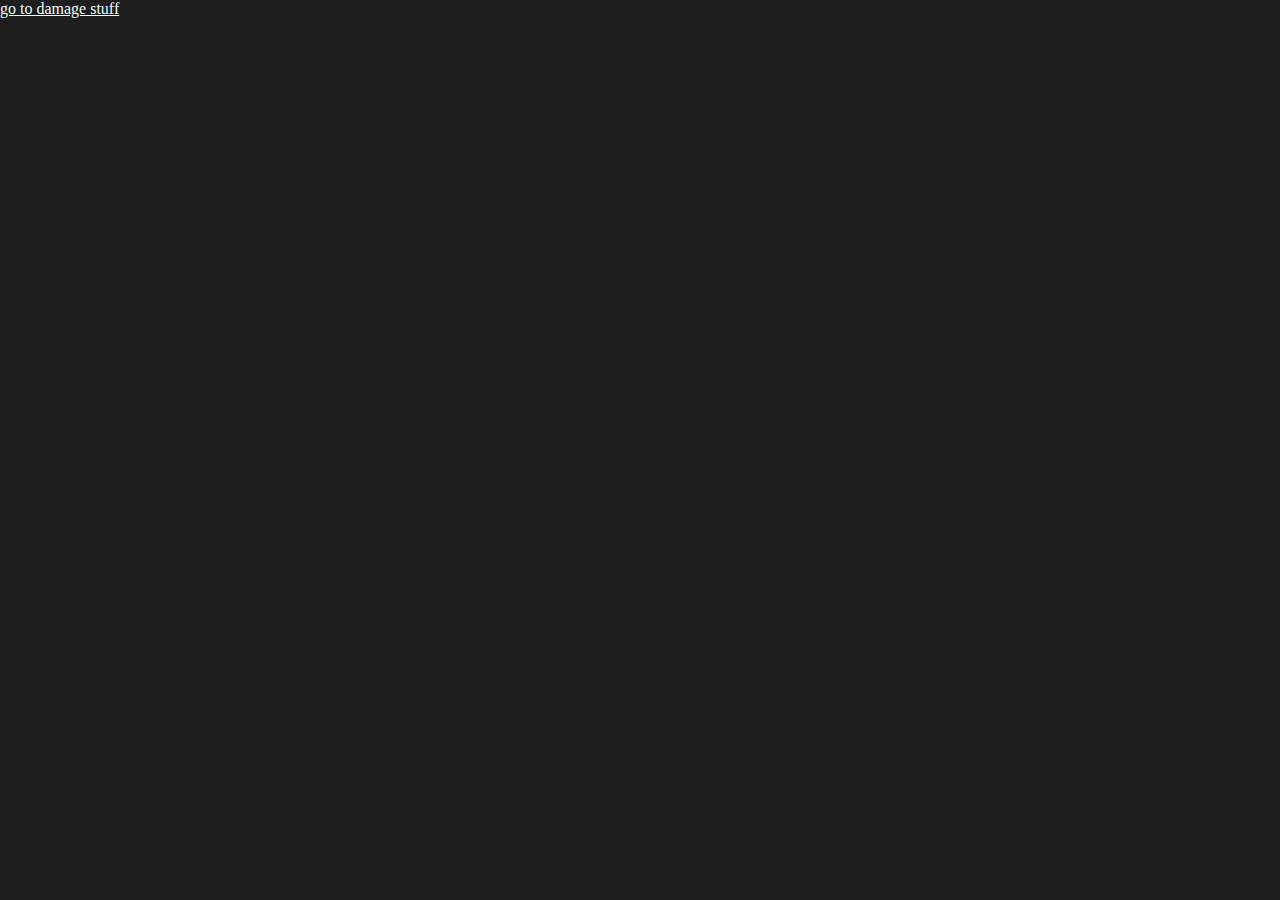
==== index.html @ b16c2d4f "Completing short form damage descriptions, index" ====
<!DOCTYPE html>
<!--[if lt IE 7]>      <html class="no-js lt-ie9 lt-ie8 lt-ie7"> <![endif]-->
<!--[if IE 7]>         <html class="no-js lt-ie9 lt-ie8"> <![endif]-->
<!--[if IE 8]>         <html class="no-js lt-ie9"> <![endif]-->
<!--[if gt IE 8]>      <html class="no-js"> <!--<![endif]-->
<html>
    <head>
        <meta charset="utf-8">
        <meta http-equiv="X-UA-Compatible" content="IE=edge">
        <title>Theoryframe</title>
        <meta name="description" content="">
        <meta name="viewport" content="width=device-width, initial-scale=1">
        <link rel="stylesheet" href="./style/style.css">
    </head>
    <body>
        <a href="damage.html">go to damage stuff</a>
    </body>
</html>
---- style/style.css ----
* {
    --col-dark: rgb(30,30,30);
    --col-light: aliceblue;

    --header-height: 80px;

    --border-col: var(--col-light);

    color: var(--col-light);
}

body {
    margin: 0;
    background-color: var(--col-dark);
}

.header {
    background-color: var(--col-dark);
    border-bottom: 1px solid var(--col-light);

    position: fixed;
    top: 0;
    
    width: 100%;
    height: var(--header-height);

    padding: 5px;

    z-index: 3;
}

.content {
    margin: 20px;
    margin-top: calc(var(--header-height) + 20px + 20px);
}

.center-x {
    margin-left: auto;
    margin-right: auto;

    width: min-content;
}

.center-y {
    margin-top: auto;
    margin-bottom: auto;
}

.icon-row {
    display: flex;
    flex-direction: row;
    justify-content: center;

    margin-top: 40px;
    margin-bottom: 40px;

    padding: 40px;

    height: 140px;

    overflow-x: visible;
}

.icon {
    min-width: 100px;
    min-height: 100px;

    background-color: var(--col-dark);

    border: 5px solid var(--border-col);
    border-radius: 50%;

    padding: 15px;

    margin-left: 80px;
    margin-right: 80px;

    transition: .5s;

    transform-style: preserve-3d;
    transform: scale( 1, 1 );

    z-index: 2;

    * {
        width: 80%;
        height: 80%;
    }

    img {
        position: absolute;
        top: 10%;
        bottom: 10%;
        left: 10%;
        right: 10%;
    }

    --info-y: 0;

    .icon-info {
        --border-col: inherit;

        position: absolute;
        top: var(--info-y);
        left: 50%;

        height: 40px;
        width: 0%;

        transform: translateZ(-1px);
        transition: .5s;

        border: 0px solid var(--border-col);

        background-color: var(--col-dark);

        overflow: hidden;

        display: flex;
        flex-direction: row;
        flex-wrap: nowrap;

        * {
            width: max-content;
            height: min-content;

            margin-top: calc(13px * 0.5);
        }
    }

    .icon-info-left, .icon-info-right {
        height: calc(100px * 1.2 / 4);
        
        * {
            padding-left: 5px;
            padding-right: 5px;
        }
    }

    .icon-info-left {
        justify-content: start;
        flex-direction: row;
    }

    .icon-info-right {
        justify-content: end;
        flex-direction: row-reverse;
    }
}

.icon:hover, .iconhover {
    transform: scale( 1.2, 1.2 );

    z-index: 4;

    .icon-info {
        --border-col: inherit;
        width: 400%;
        left: -150%;

        border: 1px solid var(--border-col);
    }

    .icon-info-left {
        width: 200%;
        left: -150%;
    }

    .icon-info-right {
        width: 200%;
        left: 50%;
    }
}
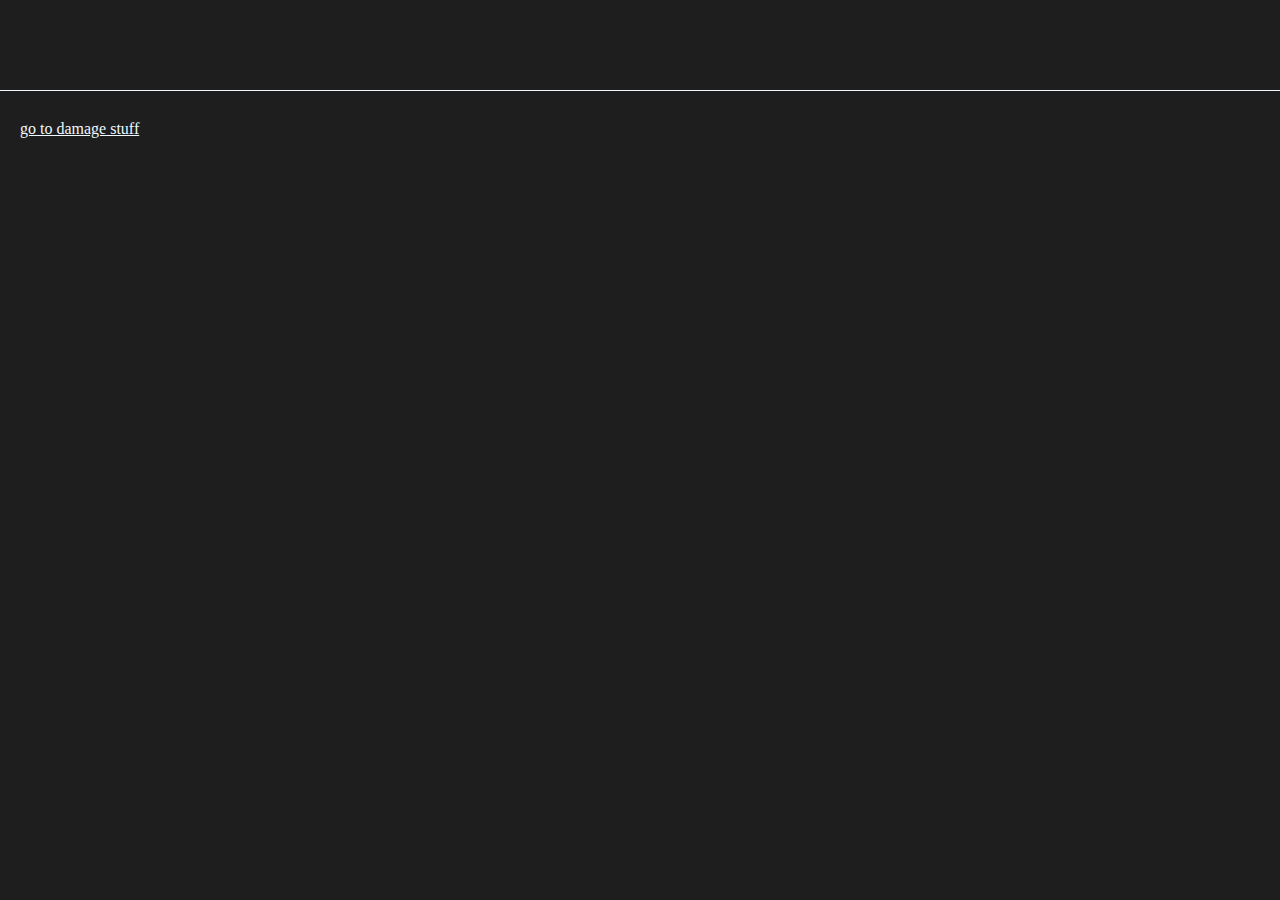
==== commit 679e1292: "Refactoring, in-depth markdown damage guide" ====
--- a/index.html
+++ b/index.html
@@ -13,6 +13,11 @@
         <link rel="stylesheet" href="./style/style.css">
     </head>
     <body>
-        <a href="damage.html">go to damage stuff</a>
+        <div class="header">
+
+        </div>
+        <div class="content">
+            <a href="./damage/">go to damage stuff</a>
+        </div>
     </body>
 </html>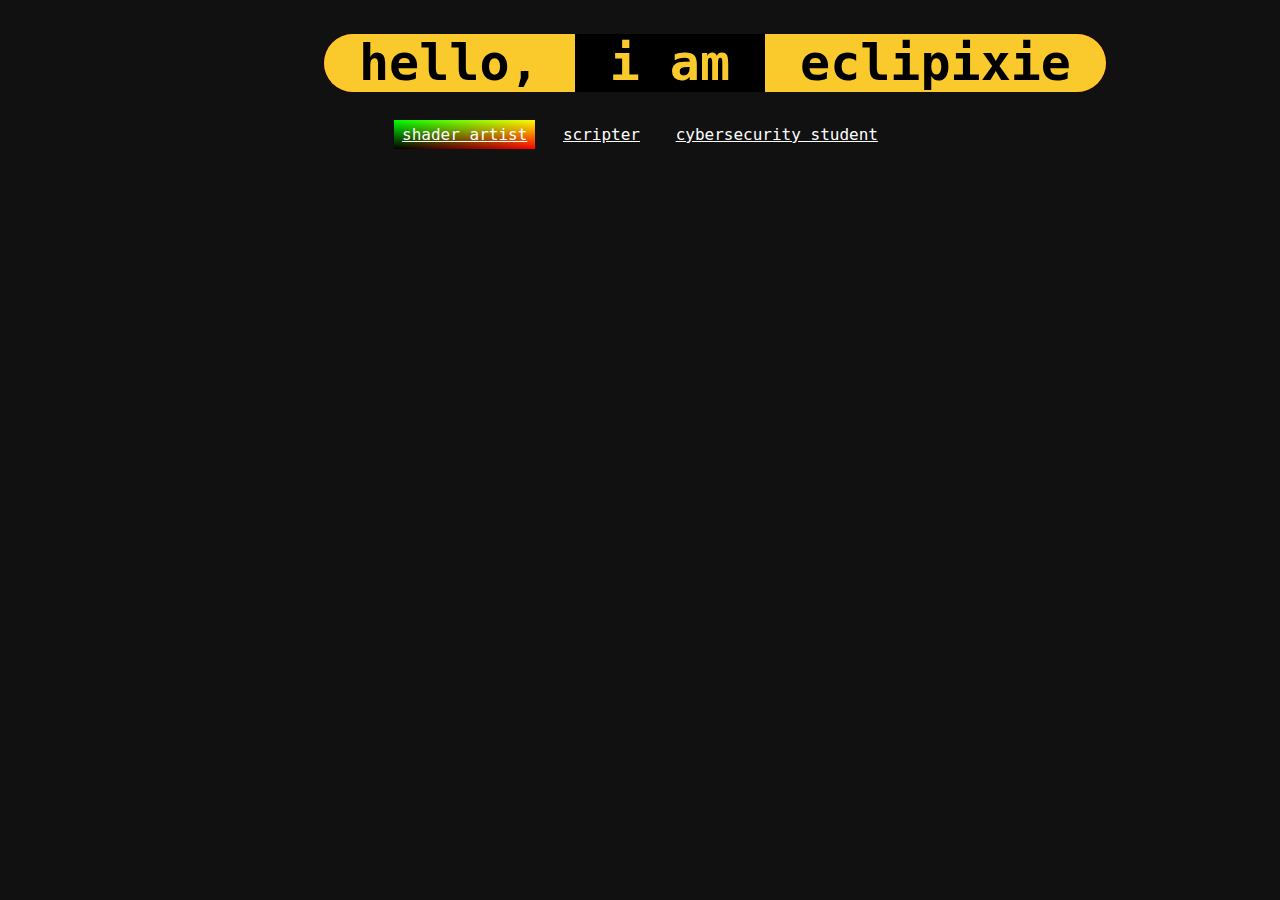
==== commit 9c52e66f: "Reformat" ====
--- a/index.html
+++ b/index.html
@@ -7,17 +7,28 @@
     <head>
         <meta charset="utf-8">
         <meta http-equiv="X-UA-Compatible" content="IE=edge">
-        <title>Theoryframe</title>
+        <title>I am Eclipixie</title>
         <meta name="description" content="">
         <meta name="viewport" content="width=device-width, initial-scale=1">
         <link rel="stylesheet" href="./style/style.css">
     </head>
     <body>
-        <div class="header">
+        <header>
 
-        </div>
-        <div class="content">
-            <a href="./damage/">go to damage stuff</a>
-        </div>
+        </header>
+        <section id="content" class="margin-center">
+            <h1 style="background-color: red;">
+                <span class="capsule-light">hello,</span><span class="capsule-dark">i am</span><span class="capsule-light">eclipixie</span>
+            </h1>
+
+            <hgroup id="capsule-links" class="margin-center">
+                <a href="https://www.shadertoy.com/user/eclipixie" class="shader-capsule">shader artist</a>
+                <a href="https://github.com/Eclipixie" class="resource-capsule">scripter</a>
+                <a href="" class="cybersec-capsule">cybersecurity student</a>
+            </hgroup>
+        </section>
+        <footer>
+
+        </footer>
     </body>
 </html>--- a/style/style.css
+++ b/style/style.css
@@ -1,173 +1,68 @@
 * {
-    --col-dark: rgb(30,30,30);
-    --col-light: aliceblue;
+    font-family: "JetBrains Mono", monospace;
+    --dark-col: #111111;
+    --light-col: #ffffff;
+    --primary-col: #000000;
+    --secondary-col: #faca2d;
 
-    --header-height: 80px;
-
-    --border-col: var(--col-light);
-
-    color: var(--col-light);
+    background-color: var(--dark-col);
+    color: var(--light-col);
 }
 
 body {
-    margin: 0;
-    background-color: var(--col-dark);
+    overflow-x: hidden;
 }
 
-.header {
-    background-color: var(--col-dark);
-    border-bottom: 1px solid var(--col-light);
-
-    position: fixed;
-    top: 0;
-    
-    width: 100%;
-    height: var(--header-height);
-
-    padding: 5px;
-
-    z-index: 3;
+h1 {
+    border-radius: 35px;
+    overflow: hidden;
+    width: min-content;
+    white-space: nowrap;
+    margin-left: auto;
+    margin-right: auto;
+    font-size: 50px;
 }
 
-.content {
-    margin: 20px;
-    margin-top: calc(var(--header-height) + 20px + 20px);
+#content {
+    width: calc(50%);
 }
 
-.center-x {
+#capsule-links {
+    width: min-content;
+    white-space: nowrap;
+}
+
+#capsule-links * {
+    padding: 5px;
+    padding-right: 8px;
+    padding-left: 8px;
+
+    margin: 0 5px 0 5px;
+}
+
+.margin-center {
     margin-left: auto;
     margin-right: auto;
-
-    width: min-content;
 }
 
-.center-y {
-    margin-top: auto;
-    margin-bottom: auto;
+/* #region capsules */
+h1 .capsule-dark, h1 .capsule-light {
+    padding-left: 35px;
+    padding-right: 35px;
 }
 
-.icon-row {
-    display: flex;
-    flex-direction: row;
-    justify-content: center;
-
-    margin-top: 40px;
-    margin-bottom: 40px;
-
-    padding: 40px;
-
-    height: 140px;
-
-    overflow-x: visible;
+.capsule-light {
+    background-color: var(--secondary-col);
+    color: var(--primary-col);
 }
 
-.icon {
-    min-width: 100px;
-    min-height: 100px;
-
-    background-color: var(--col-dark);
-
-    border: 5px solid var(--border-col);
-    border-radius: 50%;
-
-    padding: 15px;
-
-    margin-left: 80px;
-    margin-right: 80px;
-
-    transition: .5s;
-
-    transform-style: preserve-3d;
-    transform: scale( 1, 1 );
-
-    z-index: 2;
-
-    * {
-        width: 80%;
-        height: 80%;
-    }
-
-    img {
-        position: absolute;
-        top: 10%;
-        bottom: 10%;
-        left: 10%;
-        right: 10%;
-    }
-
-    --info-y: 0;
-
-    .icon-info {
-        --border-col: inherit;
-
-        position: absolute;
-        top: var(--info-y);
-        left: 50%;
-
-        height: 40px;
-        width: 0%;
-
-        transform: translateZ(-1px);
-        transition: .5s;
-
-        border: 0px solid var(--border-col);
-
-        background-color: var(--col-dark);
-
-        overflow: hidden;
-
-        display: flex;
-        flex-direction: row;
-        flex-wrap: nowrap;
-
-        * {
-            width: max-content;
-            height: min-content;
-
-            margin-top: calc(13px * 0.5);
-        }
-    }
-
-    .icon-info-left, .icon-info-right {
-        height: calc(100px * 1.2 / 4);
-        
-        * {
-            padding-left: 5px;
-            padding-right: 5px;
-        }
-    }
-
-    .icon-info-left {
-        justify-content: start;
-        flex-direction: row;
-    }
-
-    .icon-info-right {
-        justify-content: end;
-        flex-direction: row-reverse;
-    }
+.capsule-dark {
+    background-color: var(--primary-col);
+    color: var(--secondary-col);
 }
 
-.icon:hover, .iconhover {
-    transform: scale( 1.2, 1.2 );
-
-    z-index: 4;
-
-    .icon-info {
-        --border-col: inherit;
-        width: 400%;
-        left: -150%;
-
-        border: 1px solid var(--border-col);
-    }
-
-    .icon-info-left {
-        width: 200%;
-        left: -150%;
-    }
-
-    .icon-info-right {
-        width: 200%;
-        left: 50%;
-    }
-}+.shader-capsule {
+    background-image: url("../assets/mango.png");
+    background-size: 100% 100%;
+}
+/* #endregion */
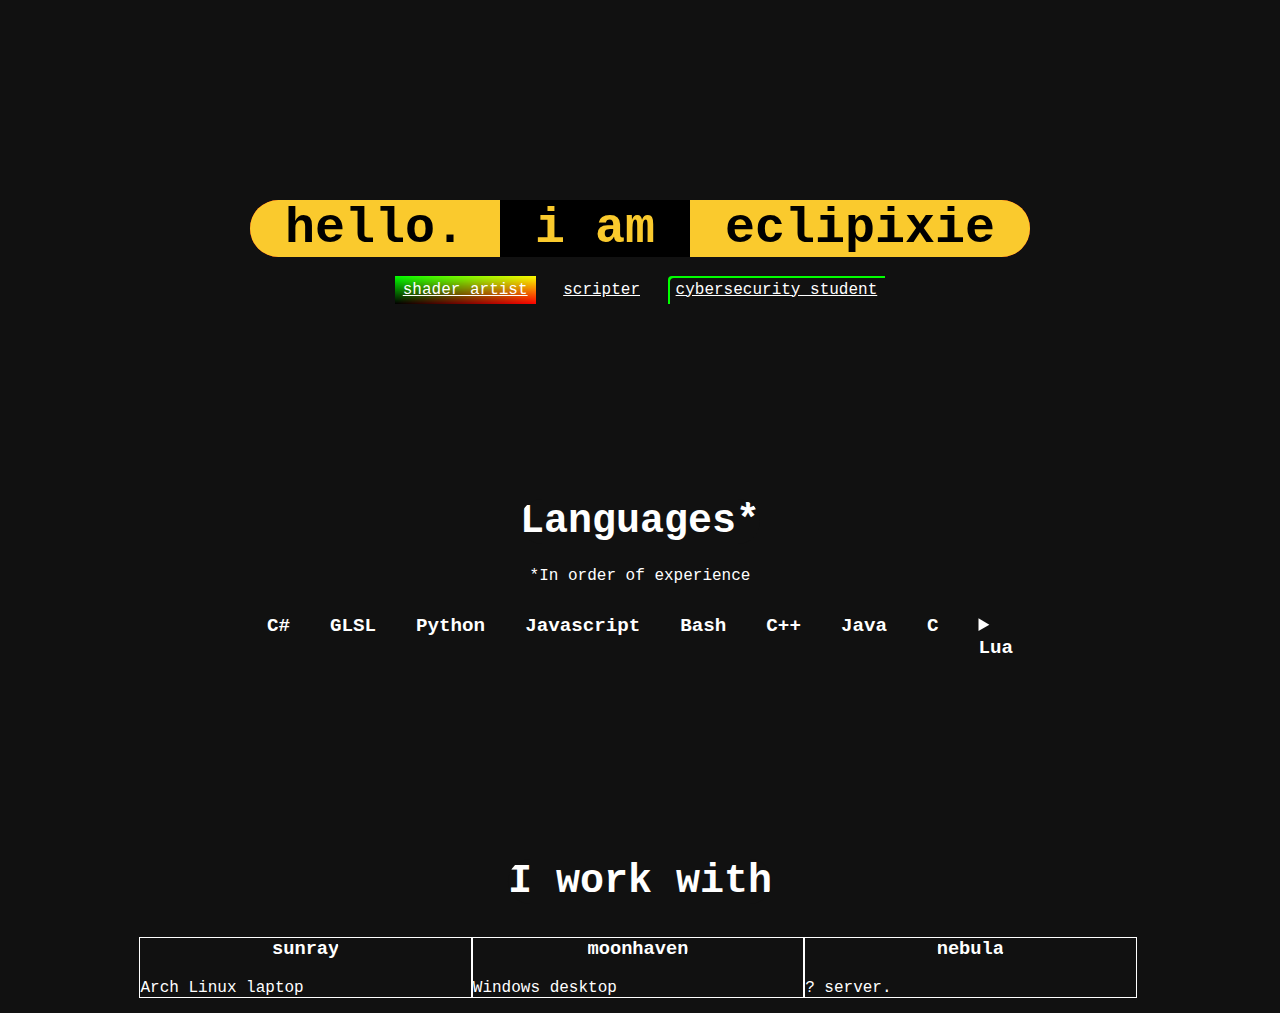
==== commit 9aa817d6: "21 March" ====
--- a/index.html
+++ b/index.html
@@ -6,7 +6,7 @@
 <html>
     <head>
         <meta charset="utf-8">
-        <meta http-equiv="X-UA-Compatible" content="IE=edge">
+        <meta http-equiv="X-UA-Compatible">
         <title>I am Eclipixie</title>
         <meta name="description" content="">
         <meta name="viewport" content="width=device-width, initial-scale=1">
@@ -16,9 +16,9 @@
         <header>
 
         </header>
-        <section id="content" class="margin-center">
+        <main id="content" class="margin-center">
             <h1 style="background-color: red;">
-                <span class="capsule-light">hello,</span><span class="capsule-dark">i am</span><span class="capsule-light">eclipixie</span>
+                <span class="capsule-light">hello.</span><span class="capsule-dark">i am</span><span class="capsule-light">eclipixie</span>
             </h1>
 
             <hgroup id="capsule-links" class="margin-center">
@@ -26,7 +26,44 @@
                 <a href="https://github.com/Eclipixie" class="resource-capsule">scripter</a>
                 <a href="" class="cybersec-capsule">cybersecurity student</a>
             </hgroup>
-        </section>
+
+            <section id="languages">
+                <h2>Languages*</h2>
+                <hgroup class="flex-center">*In order of experience</hgroup>
+                <ul class="horizontal-list margin-center">
+                    <li><b>C#</b></li>
+                    <li><b>GLSL</b></li>
+                    <li><b>Python</b></li>
+                    <li><b>Javascript</b></li>
+                    <li><b>Bash</b></li>
+                    <li><b>C++</b></li>
+                    <li><b>Java</b></li>
+                    <li><b>C</b></li>
+                    <li><details style="text-wrap: wrap;">
+                        <summary><b>Lua</b></summary>
+                        Haven't used in any significant capacity in about 5 years.
+                    </details></li>
+                </ul>
+            </section>
+
+            <section id="technology">
+                <h2>I work with</h2>
+                <div class="margin-center">
+                    <section>
+                        <h3>sunray</h3>
+                        Arch Linux laptop
+                    </section>
+                    <section>
+                        <h3>moonhaven</h3>
+                        Windows desktop
+                    </section>
+                    <section>
+                        <h3>nebula</h3>
+                        ? server.
+                    </section>
+                </div>
+            </section>
+        </main>
         <footer>
 
         </footer>
--- a/style/style.css
+++ b/style/style.css
@@ -13,18 +13,26 @@
     overflow-x: hidden;
 }
 
-h1 {
+h1, h2, h3, h4, h5, h6 {
     border-radius: 35px;
     overflow: hidden;
     width: min-content;
     white-space: nowrap;
     margin-left: auto;
     margin-right: auto;
-    font-size: 50px;
+    margin-top: 200px;
+}
+
+h1 { font-size: 50px; }
+h2 { font-size: 40px; }
+
+hgroup {
+    margin-top: -10px;
+    margin-bottom: 30px;
 }
 
 #content {
-    width: calc(50%);
+    width: 80%;
 }
 
 #capsule-links {
@@ -40,9 +48,31 @@
     margin: 0 5px 0 5px;
 }
 
+#technology div {
+    display: flex;
+    flex-direction: row;
+    align-content: center;
+
+    width: 99%;
+
+    section {
+        width: 33%;
+        border: 1px solid white;
+
+        h3 {
+            margin-top: 0;
+        }
+    }
+}
+
 .margin-center {
     margin-left: auto;
     margin-right: auto;
+}
+
+.flex-center {
+    display: flex;
+    justify-content: center;
 }
 
 /* #region capsules */
@@ -65,4 +95,27 @@
     background-image: url("../assets/mango.png");
     background-size: 100% 100%;
 }
+
+.cybersec-capsule {
+    box-shadow: inset 2px 2px lime;
+    border-radius: 4px 0 0 0;
+}
 /* #endregion */
+
+.horizontal-list {
+    width: min-content;
+
+    padding: 0;
+
+    text-wrap: nowrap;
+    list-style: none;
+    display: flex;
+    flex-direction: row;
+
+    li {
+        margin-left:  20px;
+        margin-right: 20px;
+
+        font-size: larger;
+    }
+}
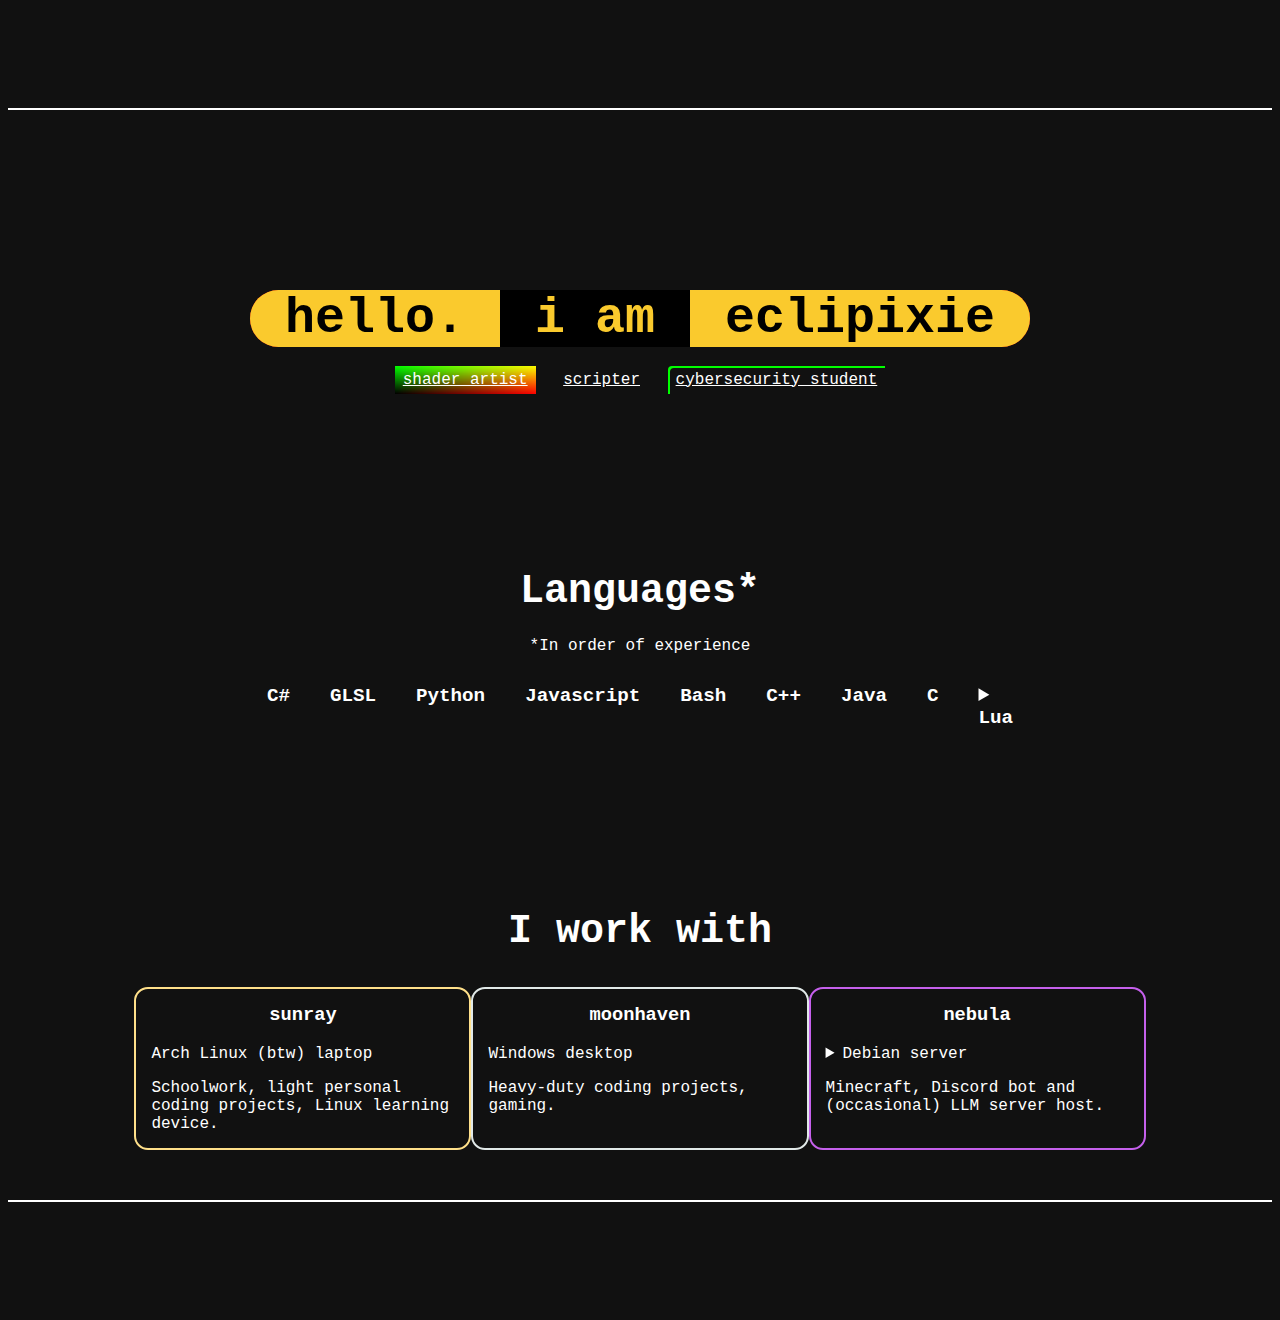
==== commit ef908225: "Devices" ====
--- a/index.html
+++ b/index.html
@@ -51,15 +51,21 @@
                 <div class="margin-center">
                     <section>
                         <h3>sunray</h3>
-                        Arch Linux laptop
+                        <p>Arch Linux (btw) laptop</p>
+                        <p>Schoolwork, light personal coding projects, Linux learning device.</p>
                     </section>
                     <section>
                         <h3>moonhaven</h3>
-                        Windows desktop
+                        <p>Windows desktop</p>
+                        <p>Heavy-duty coding projects, gaming.</p>
                     </section>
                     <section>
                         <h3>nebula</h3>
-                        ? server.
+                        <details>
+                            <summary>Debian server</summary>
+                            Don't actually have the server yet, don't quite know what OS I'll put on it.
+                        </details>
+                        <p>Minecraft, Discord bot and (occasional) LLM server host.</p>
                     </section>
                 </div>
             </section>
--- a/style/style.css
+++ b/style/style.css
@@ -5,25 +5,32 @@
     --primary-col: #000000;
     --secondary-col: #faca2d;
 
-    background-color: var(--dark-col);
     color: var(--light-col);
 }
 
+header, footer {
+    height: 100px;
+    width: 100%;
+}
+
+header { border-bottom: 2px solid var(--light-col); }
+footer { border-top: 2px solid var(--light-col); }
+
 body {
+    background-color: var(--dark-col);
     overflow-x: hidden;
 }
 
 h1, h2, h3, h4, h5, h6 {
-    border-radius: 35px;
     overflow: hidden;
     width: min-content;
     white-space: nowrap;
     margin-left: auto;
     margin-right: auto;
-    margin-top: 200px;
+    margin-top: 180px;
 }
 
-h1 { font-size: 50px; }
+h1 { font-size: 50px; border-radius: 35px; }
 h2 { font-size: 40px; }
 
 hgroup {
@@ -31,7 +38,14 @@
     margin-bottom: 30px;
 }
 
+p:last-child {
+    margin-bottom: 0;
+}
+
 #content {
+    margin-top: 50px;
+    margin-bottom: 50px;
+
     width: 80%;
 }
 
@@ -51,17 +65,26 @@
 #technology div {
     display: flex;
     flex-direction: row;
-    align-content: center;
-
-    width: 99%;
+    justify-content: space-between;
 
     section {
-        width: 33%;
-        border: 1px solid white;
+        width: 30%;
+        border: 2px solid rgb(225, 233, 232);
+        border-radius: 14px;
+
+        padding: 15px;
 
         h3 {
             margin-top: 0;
         }
+    }
+
+    section:first-child {
+        border-color: #ffe08a;
+    }
+
+    section:last-child {
+        border-color: #c560ec;
     }
 }
 
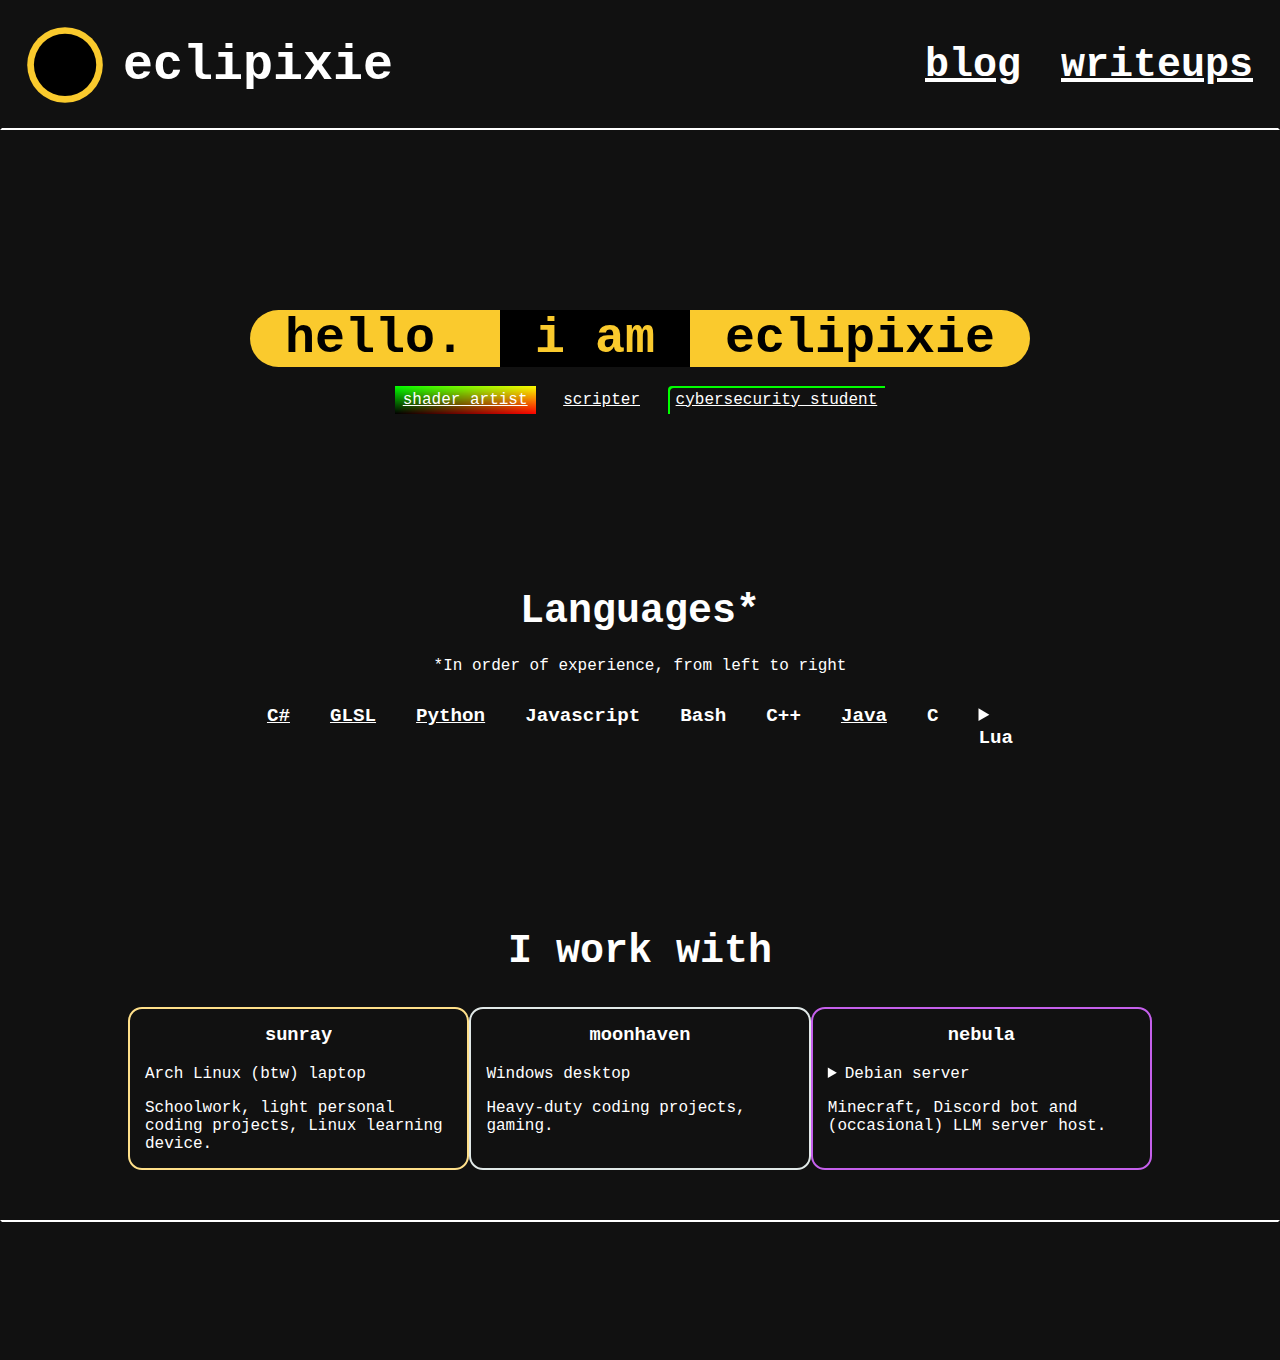
==== commit dd3b2825: "Header" ====
--- a/index.html
+++ b/index.html
@@ -14,30 +14,37 @@
     </head>
     <body>
         <header>
-
+            <div class="header-sect">
+                <a href="">
+                    <img id="logo" src="./assets/logo.svg" alt="">
+                </a>
+                <h1>eclipixie</h1>
+            </div>
+            <div class="header-sect">
+                <a href="./blog.html"><h2>blog</h2></a>
+                <a href="./writeups.html"><h2>writeups</h2></a>
+            </div>
         </header>
         <main id="content" class="margin-center">
-            <h1 style="background-color: red;">
-                <span class="capsule-light">hello.</span><span class="capsule-dark">i am</span><span class="capsule-light">eclipixie</span>
-            </h1>
+            <h1><span class="capsule-light">hello.</span><span class="capsule-dark">i am</span><span class="capsule-light">eclipixie</span></h1>
 
             <hgroup id="capsule-links" class="margin-center">
                 <a href="https://www.shadertoy.com/user/eclipixie" class="shader-capsule">shader artist</a>
                 <a href="https://github.com/Eclipixie" class="resource-capsule">scripter</a>
-                <a href="" class="cybersec-capsule">cybersecurity student</a>
+                <a href="./writeups.html" class="cybersec-capsule">cybersecurity student</a>
             </hgroup>
 
             <section id="languages">
                 <h2>Languages*</h2>
-                <hgroup class="flex-center">*In order of experience</hgroup>
+                <hgroup class="flex-center">*In order of experience, from left to right</hgroup>
                 <ul class="horizontal-list margin-center">
-                    <li><b>C#</b></li>
-                    <li><b>GLSL</b></li>
-                    <li><b>Python</b></li>
+                    <li><b><a href="https://github.com/Eclipixie/Volumetric">C#</a></b></li>
+                    <li><b><a href="https://github.com/Eclipixie/Volumetric">GLSL</a></b></li>
+                    <li><b><a href="https://github.com/Eclipixie/Llamaparse">Python</a></b></li>
                     <li><b>Javascript</b></li>
                     <li><b>Bash</b></li>
                     <li><b>C++</b></li>
-                    <li><b>Java</b></li>
+                    <li><b><a href="https://github.com/Eclipixie/Chorus">Java</a></b></li>
                     <li><b>C</b></li>
                     <li><details style="text-wrap: wrap;">
                         <summary><b>Lua</b></summary>
--- a/style/style.css
+++ b/style/style.css
@@ -8,26 +8,76 @@
     color: var(--light-col);
 }
 
+/* #region content blocks */
 header, footer {
-    height: 100px;
+    height: 130px;
     width: 100%;
+    box-sizing: border-box;
+
+    border: 2px solid transparent;
+
+    padding: 25px;
+
+    display: flex;
 }
 
-header { border-bottom: 2px solid var(--light-col); }
-footer { border-top: 2px solid var(--light-col); }
+header { border-bottom-color: var(--light-col); }
+footer { border-top-color: var(--light-col); }
+
+header {
+    
+}
 
 body {
     background-color: var(--dark-col);
     overflow-x: hidden;
+
+    margin: 0;
+}
+/* #endregion */
+
+/* #region header content */
+#logo {
+    height: 100%;
+    aspect-ratio: 1;
+}
+
+.header-sect {
+    display: flex;
+    
+    * { margin-right: 40px; }
+    
+    a {
+        display: flex;
+        align-content: center;
+    }
+
+    *:last-child { margin-right: 0; }
+
+    #logo { margin-right: -20px; }
+}
+
+.header-sect:last-child {
+    margin-left: auto;
+}
+/* #endregion */
+
+/* #region headers */
+main *:is(h1, h2, h3, h4, h5, h6) {
+    margin-left: auto;
+    margin-right: auto;
+    margin-top: 180px;
+}
+
+header *:is(h1, h2, h3, h4, h5, h6) {
+    margin-top: auto;
+    margin-bottom: auto;
 }
 
 h1, h2, h3, h4, h5, h6 {
     overflow: hidden;
     width: min-content;
     white-space: nowrap;
-    margin-left: auto;
-    margin-right: auto;
-    margin-top: 180px;
 }
 
 h1 { font-size: 50px; border-radius: 35px; }
@@ -37,6 +87,7 @@
     margin-top: -10px;
     margin-bottom: 30px;
 }
+/* #endregion */
 
 p:last-child {
     margin-bottom: 0;
@@ -52,14 +103,14 @@
 #capsule-links {
     width: min-content;
     white-space: nowrap;
-}
+    
+    * {
+        padding: 5px;
+        padding-right: 8px;
+        padding-left: 8px;
 
-#capsule-links * {
-    padding: 5px;
-    padding-right: 8px;
-    padding-left: 8px;
-
-    margin: 0 5px 0 5px;
+        margin: 0 5px 0 5px;
+    }
 }
 
 #technology div {
@@ -88,6 +139,7 @@
     }
 }
 
+/* #region centers */
 .margin-center {
     margin-left: auto;
     margin-right: auto;
@@ -97,6 +149,7 @@
     display: flex;
     justify-content: center;
 }
+/* #endregion */
 
 /* #region capsules */
 h1 .capsule-dark, h1 .capsule-light {
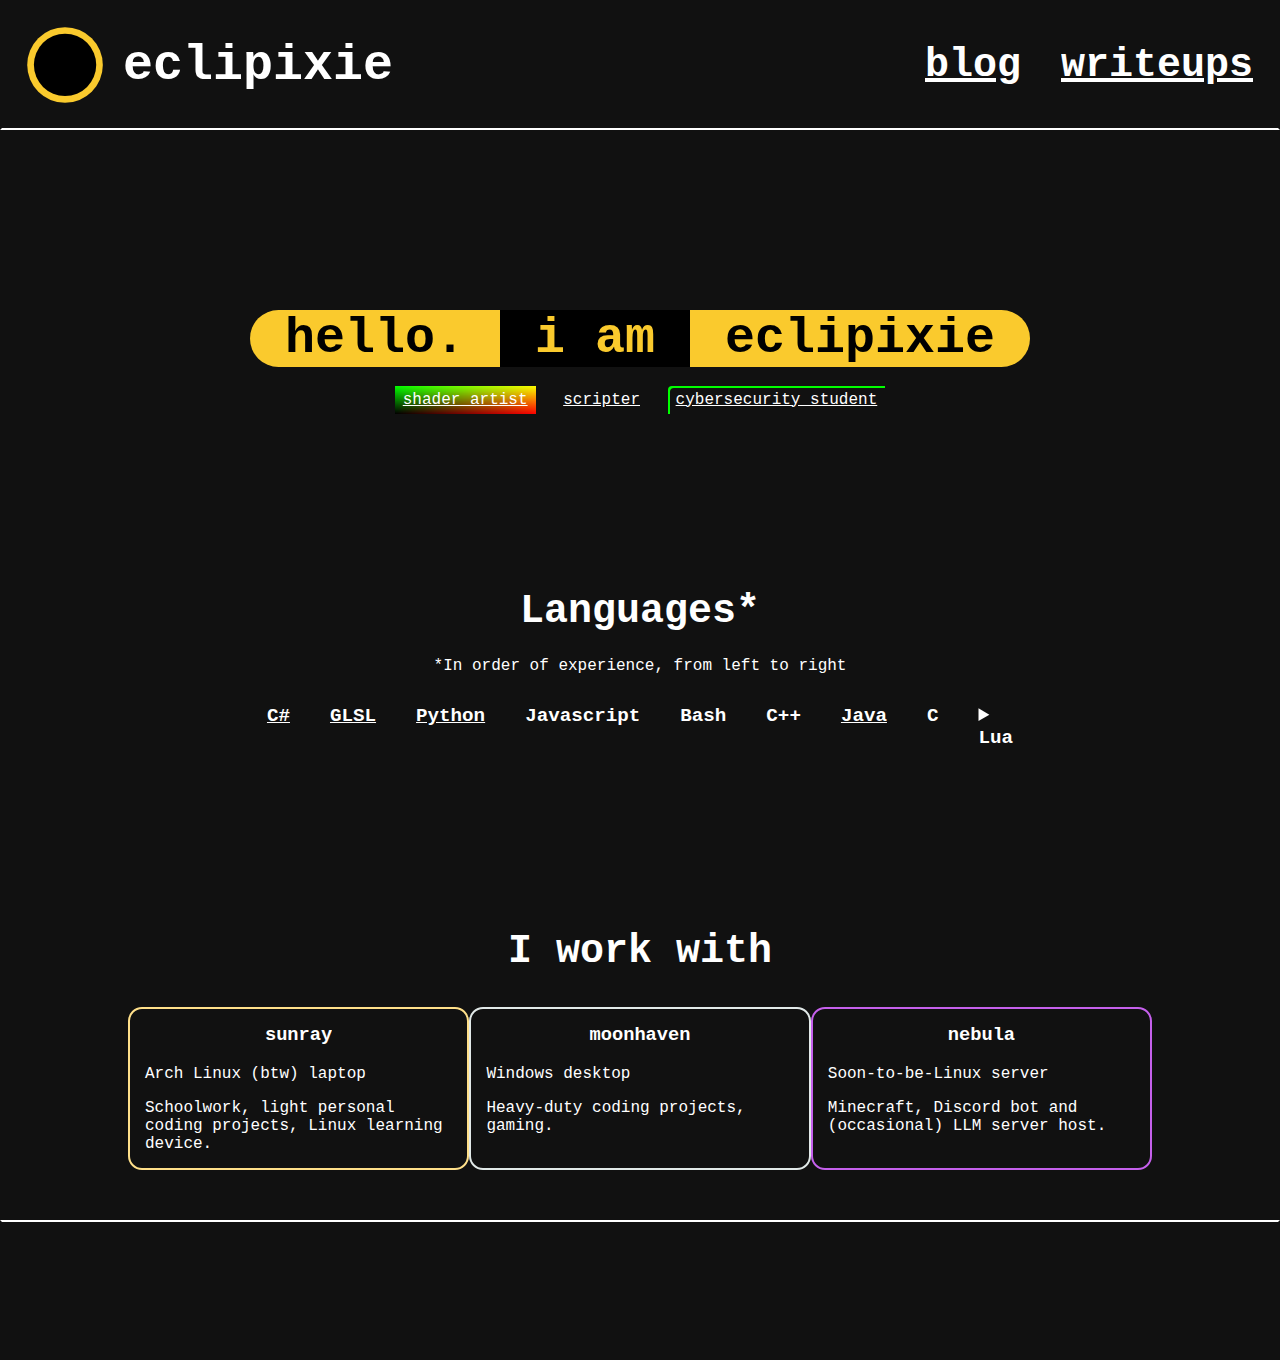
==== commit 057b5113: "Content correction, tab icon" ====
--- a/index.html
+++ b/index.html
@@ -7,7 +7,8 @@
     <head>
         <meta charset="utf-8">
         <meta http-equiv="X-UA-Compatible">
-        <title>I am Eclipixie</title>
+        <link rel="shortcut icon" href="assets/logo.svg" type="image/x-icon">
+        <title>eclipixie</title>
         <meta name="description" content="">
         <meta name="viewport" content="width=device-width, initial-scale=1">
         <link rel="stylesheet" href="./style/style.css">
@@ -68,10 +69,7 @@
                     </section>
                     <section>
                         <h3>nebula</h3>
-                        <details>
-                            <summary>Debian server</summary>
-                            Don't actually have the server yet, don't quite know what OS I'll put on it.
-                        </details>
+                        <p>Soon-to-be-Linux server</p>
                         <p>Minecraft, Discord bot and (occasional) LLM server host.</p>
                     </section>
                 </div>
